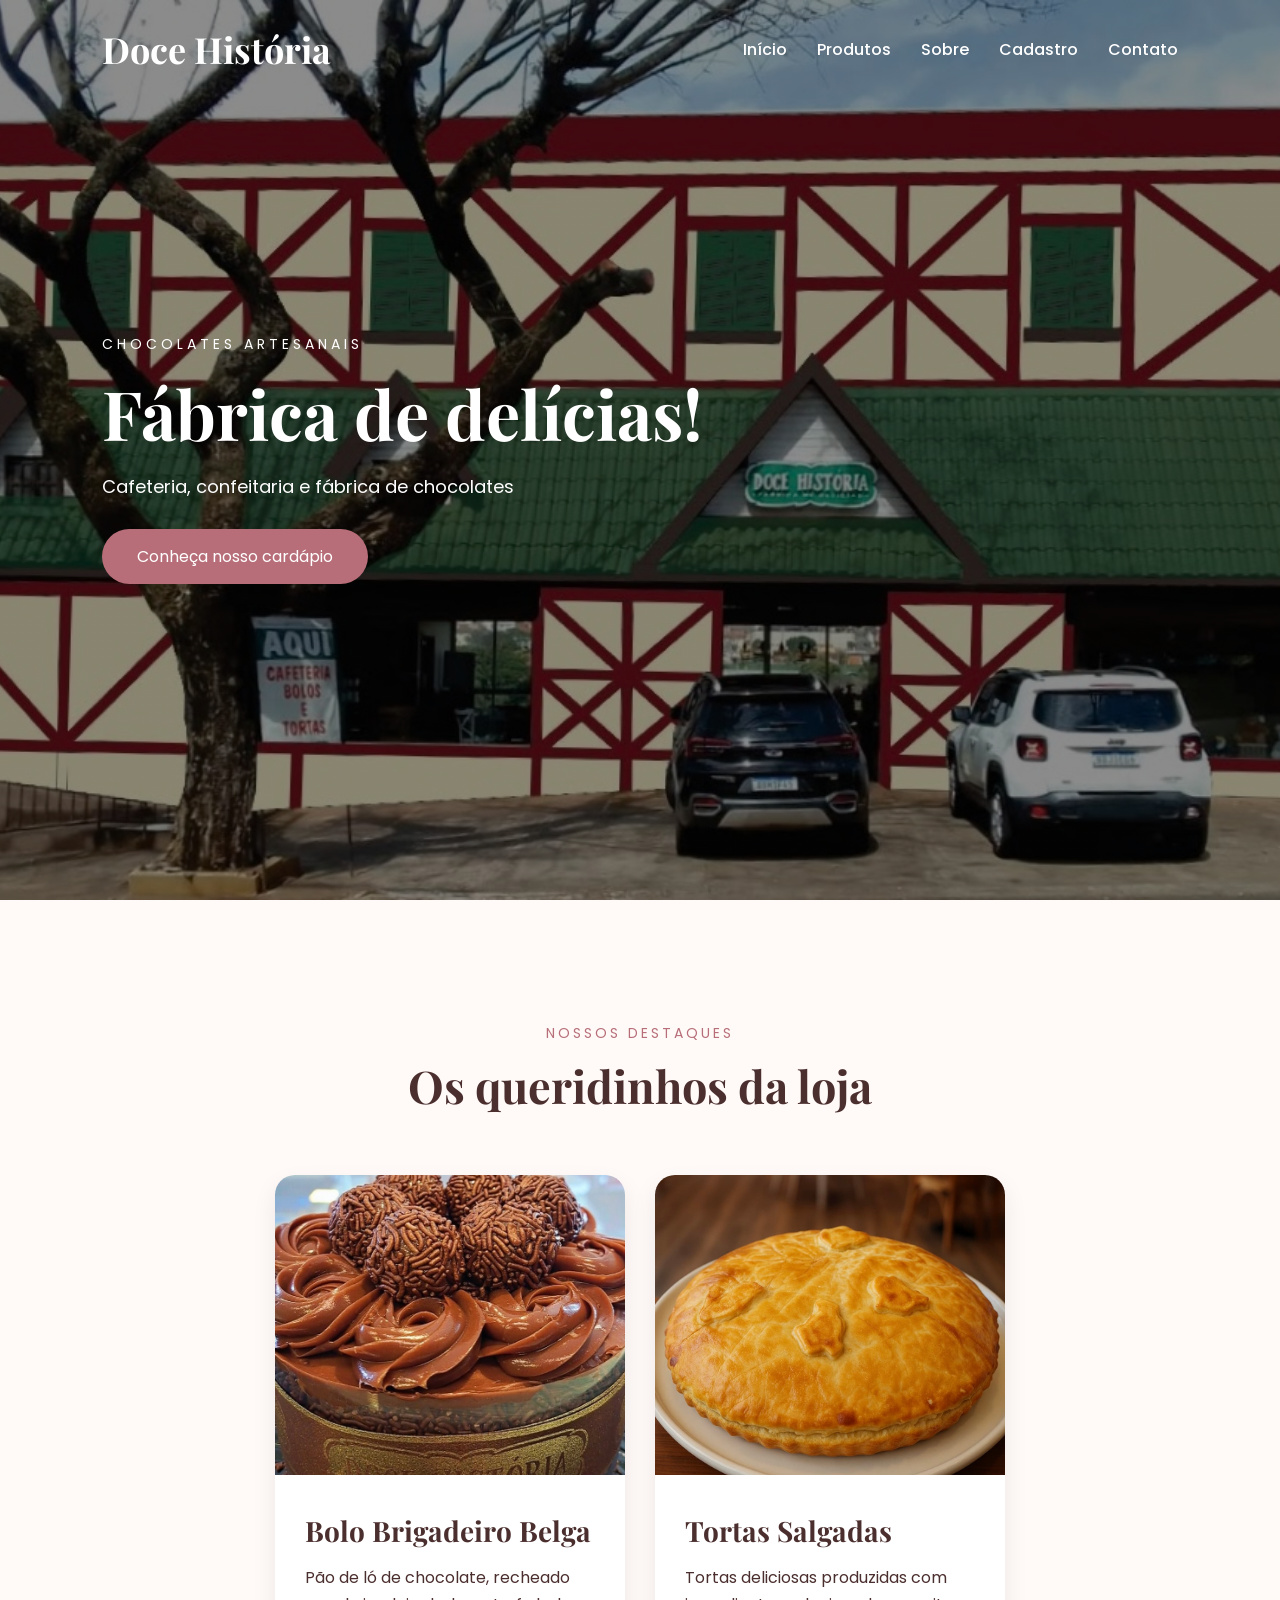
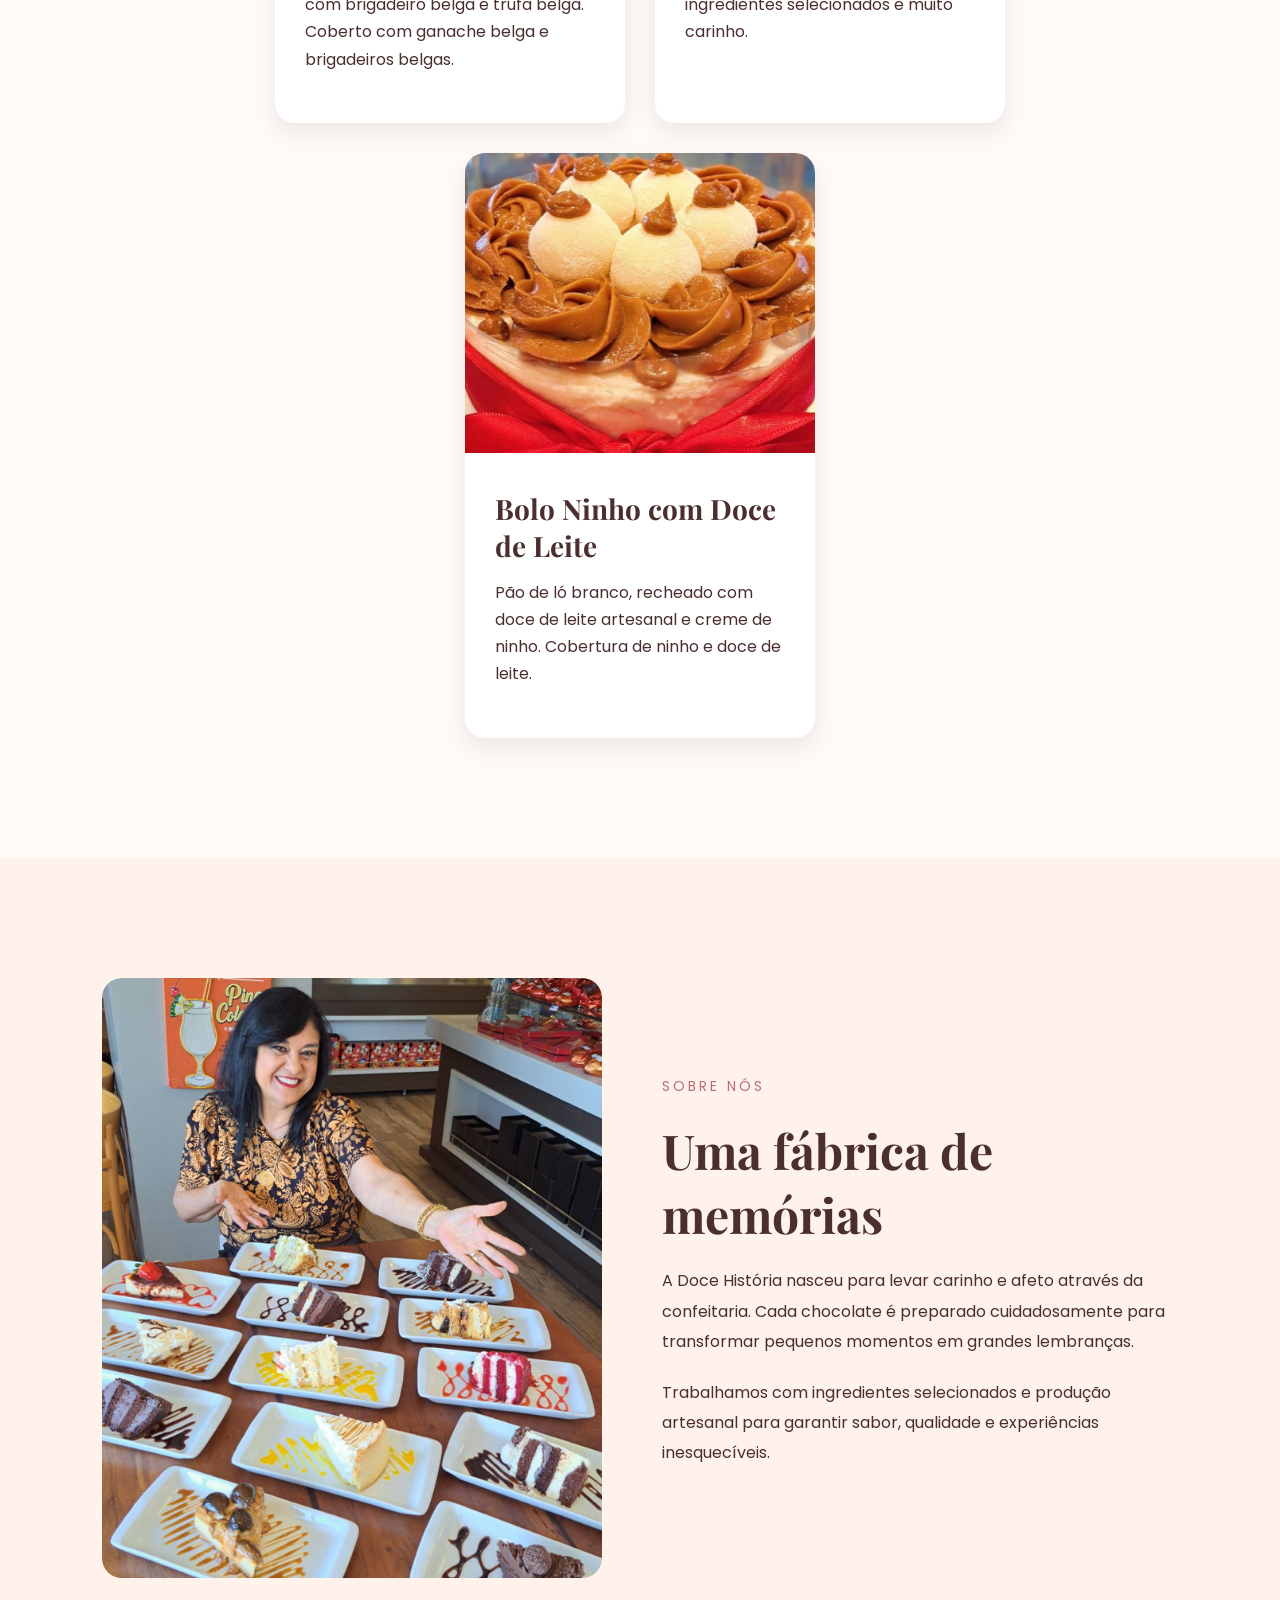
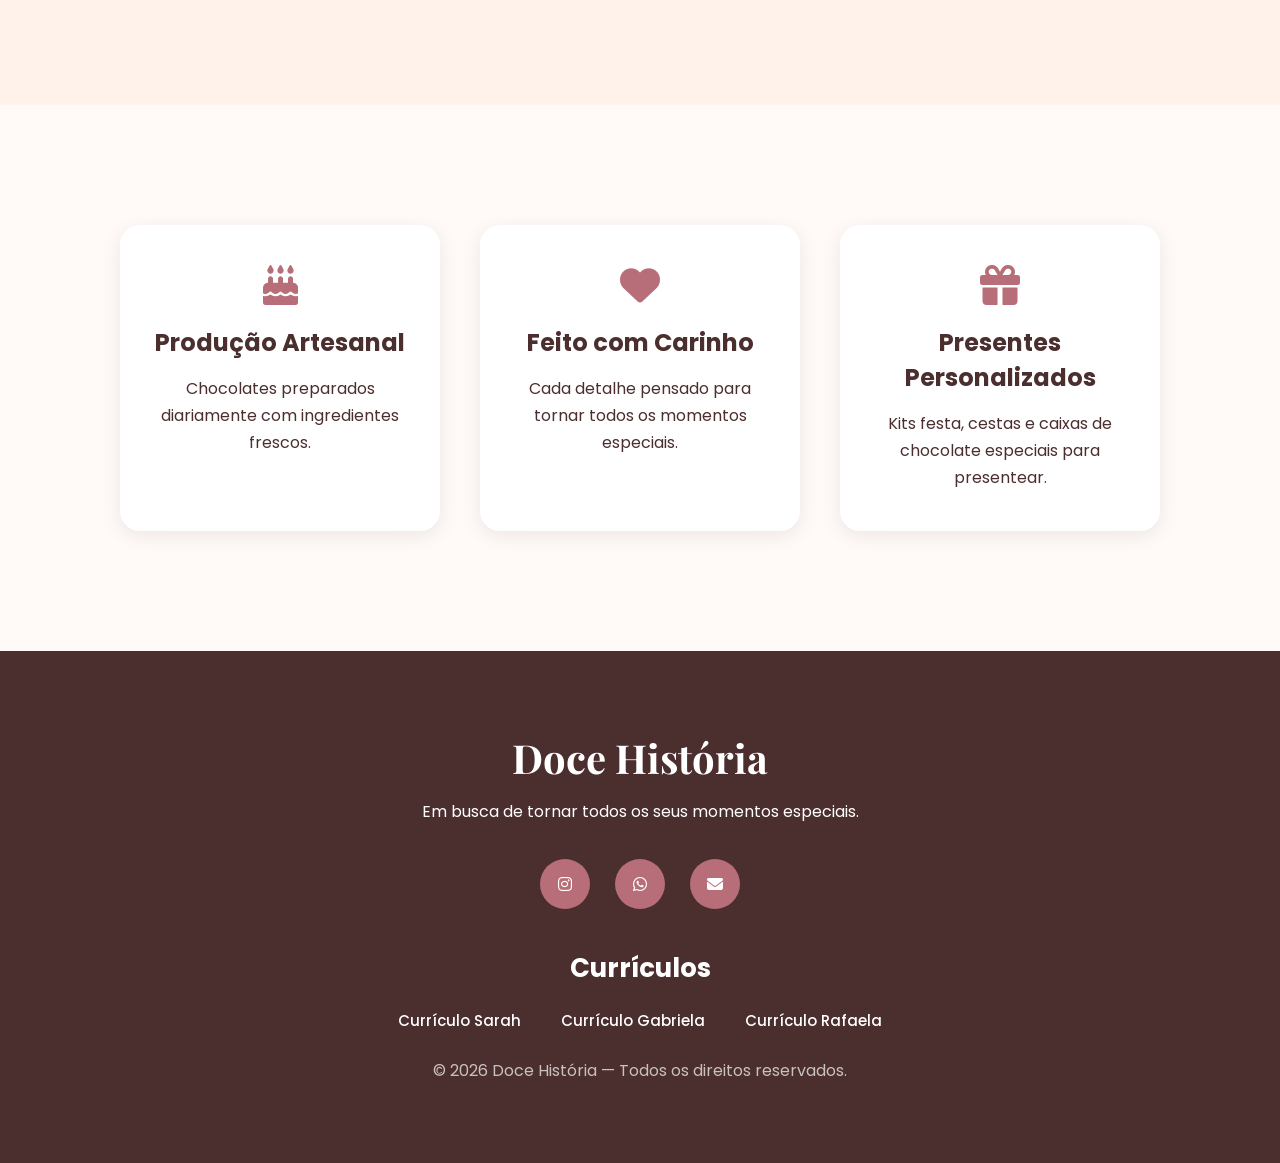
==== docs/index.html @ 26cd1ca9 "Add files via upload" ====
<!DOCTYPE html>
<html lang="pt-BR">

<head>
    <meta charset="UTF-8">
    <meta name="viewport" content="width=device-width, initial-scale=1.0">

    <title>Doce História</title>

    <link rel="preconnect" href="https://fonts.googleapis.com">

    <link href="https://fonts.googleapis.com/css2?family=Poppins:wght@300;400;500;600&family=Playfair+Display:wght@500;700&display=swap" rel="stylesheet">

    <!-- ICONS -->
    <link rel="stylesheet"
        href="https://cdnjs.cloudflare.com/ajax/libs/font-awesome/6.5.1/css/all.min.css">

    <!-- CSS -->
    <link rel="stylesheet" href="index.css">
</head>

<body>

    <!-- HEADER -->

    <header>

        <div class="logo">
            <h1>Doce História</h1>
        </div>

        <nav>

            <ul>

                <li><a href="#">Início</a></li>

                <li><a href="#produtos">Produtos</a></li>

                <li><a href="#sobre">Sobre</a></li>

                <li><a href="cadastro.html">Cadastro</a></li>

                <li><a href="#contato">Contato</a></li>

            </ul>

        </nav>

    </header>

    <!-- HERO -->

    <section class="hero">

        <div class="hero-text">

            <span>CHOCOLATES ARTESANAIS</span>

            <h2>
                Fábrica de delícias!
            </h2>

            <p>
                Cafeteria, confeitaria e fábrica de chocolates
            </p>

            <a href="#produtos" class="btn">
                Conheça nosso cardápio
            </a>

        </div>

    </section>

    <!-- PRODUTOS -->

    <section id="produtos" class="produtos">

        <div class="titulo-section">

            <span>NOSSOS DESTAQUES</span>

            <h2>Os queridinhos da loja</h2>

        </div>

        <div class="cards">

            <div class="card">

                <img src="imagens/Bolo.jpg" alt="Doces Gourmet">

                <div class="card-info">

                    <h3>Bolo Brigadeiro Belga</h3>

                    <p>
                        Pão de ló de chocolate, recheado com brigadeiro belga e trufa belga.
                        Coberto com ganache belga e brigadeiros belgas.
                    </p>

                </div>

            </div>

            <div class="card">

                <img src="imagens/Tortas.jpg" alt="Tortas">

                <div class="card-info">

                    <h3>Tortas Salgadas</h3>

                    <p>
                        Tortas deliciosas produzidas com ingredientes selecionados e muito carinho.
                    </p>

                </div>

            </div>

            <div class="card">

                <img src="imagens/CestasCafe.jpg" alt="Bolo Ninho com Doce de Leite">

                <div class="card-info">

                    <h3>Bolo Ninho com Doce de Leite</h3>

                    <p>
                        Pão de ló branco, recheado com doce de leite artesanal e creme de ninho.
                        Cobertura de ninho e doce de leite.
                    </p>

                </div>

            </div>

        </div>

    </section>

    <!-- SOBRE -->

    <section id="sobre" class="sobre">

        <div class="sobre-imagem">

            <img src="imagens/Alice.png" alt="Confeitaria">

        </div>

        <div class="sobre-texto">

            <span>SOBRE NÓS</span>

            <h2>Uma fábrica de memórias</h2>

            <p>
                A Doce História nasceu para levar carinho e afeto através da confeitaria.
                Cada chocolate é preparado cuidadosamente para transformar pequenos momentos em grandes lembranças.
            </p>

            <p>
                Trabalhamos com ingredientes selecionados e produção artesanal para garantir sabor, qualidade e experiências inesquecíveis.
            </p>

        </div>

    </section>

    <!-- DIFERENCIAIS -->

    <section class="diferenciais">

        <div class="item">

            <i class="fa-solid fa-cake-candles"></i>

            <h3>Produção Artesanal</h3>

            <p>Chocolates preparados diariamente com ingredientes frescos.</p>

        </div>

        <div class="item">

            <i class="fa-solid fa-heart"></i>

            <h3>Feito com Carinho</h3>

            <p>Cada detalhe pensado para tornar todos os momentos especiais.</p>

        </div>

        <div class="item">

            <i class="fa-solid fa-gift"></i>

            <h3>Presentes Personalizados</h3>

            <p>Kits festa, cestas e caixas de chocolate especiais para presentear.</p>

        </div>

    </section>

    <!-- FOOTER -->

    <footer id="contato">

        <h2>Doce História</h2>

        <p>Em busca de tornar todos os seus momentos especiais.</p>

        <div class="redes">

            <a href="https://www.instagram.com/docehistoriacp/" target="_blank">
                <i class="fa-brands fa-instagram"></i>
            </a>

            <a href="http://wa.me/message/LAPDJ3KH7F42D1" target="_blank">
                <i class="fa-brands fa-whatsapp"></i>
            </a>

            <a href="mailto:docehistoriavendas@gmail.com">
                <i class="fa-solid fa-envelope"></i>
            </a>

        </div>

        <!-- CURRÍCULOS ATUALIZADO -->
        <div class="curriculos">

            <h3>Currículos</h3>

            <ul>

                <li>
                    <a href="https://sarahselva13.github.io/curriculo02/" target="_blank">
                        Currículo Sarah
                    </a>
                </li>

                <li>
                    <a href="https://gabrielalandgraf.github.io/Curriculo-HTML-e-CSS-/" target="_blank">
                        Currículo Gabriela
                    </a>
                </li>

                <li>
                    <a href="https://raflxx.github.io/Novo-3/" target="_blank">
                        Currículo Rafaela
                    </a>
                </li>

            </ul>

        </div>

        <p class="copy">
            © 2026 Doce História — Todos os direitos reservados.
        </p>

    </footer>

</body>

</html>
---- docs/index.css ----
*{
    margin:0;
    padding:0;
    box-sizing:border-box;
}

body{
    font-family:'Poppins', sans-serif;
    background:#fffaf7;
    color:#4b2e2e;
}

header{
    width:100%;
    display:flex;
    justify-content:space-between;
    align-items:center;
    padding:25px 8%;
    position:absolute;
    z-index:10;
}

.logo h1{
    font-family:'Playfair Display', serif;
    color:white;
    font-size:36px;
}

nav ul{
    display:flex;
    gap:30px;
    list-style:none;
}

nav a{
    color:white;
    text-decoration:none;
    font-weight:500;
    transition:0.3s;
}

nav a:hover{
    color:#f5c7a9;
}

.hero{
    height:100vh;

    background:
    linear-gradient(rgba(0,0,0,0.45),
    rgba(0,0,0,0.45)),
    
     url('imagens/FachadaLoja.jpg');

    background-size:cover;
    background-position:center;

    display:flex;
    align-items:center;

    padding:0 8%;
}

.hero-text{
    max-width:650px;
    color:white;
}

.hero-text span{
    letter-spacing:4px;
    font-size:14px;
}

.hero-text h2{
    font-size:68px;
    line-height:1.1;
    margin:20px 0;
    font-family:'Playfair Display', serif;
}

.hero-text p{
    font-size:18px;
    line-height:1.8;
    margin-bottom:40px;
}

.btn{
    background:#b76e79;
    color:white;
    padding:16px 35px;
    border-radius:40px;
    text-decoration:none;
    transition:0.3s;
}

.btn:hover{
    background:#9d5964;
}

.titulo-section{
    text-align:center;
    margin-bottom:60px;
}

.titulo-section span{
    color:#b76e79;
    letter-spacing:3px;
    font-size:14px;
}

.titulo-section h2{
    font-size:45px;
    margin-top:10px;
    font-family:'Playfair Display', serif;
}

.produtos{
    padding:120px 8%;
}

.cards{
    display:flex;
    gap:30px;
    flex-wrap:wrap;
    justify-content:center;
}

.card{
    width:350px;
    background:white;
    border-radius:20px;
    overflow:hidden;
    box-shadow:0 10px 25px rgba(0,0,0,0.08);
    transition:0.4s;
}

.card:hover{
    transform:translateY(-10px);
}

.card img{
    width:100%;
    height:300px;
    object-fit:cover;
}

.card-info{
    padding:30px;
}

.card-info h3{
    font-size:28px;
    margin-bottom:15px;
    font-family:'Playfair Display', serif;
}

.card-info p{
    line-height:1.7;
    margin-bottom:20px;
}

.card-info a{
    color:#b76e79;
    text-decoration:none;
    font-weight:600;
}

.sobre{
    display:flex;
    align-items:center;
    gap:60px;
    padding:120px 8%;
    background:#fff2eb;
    flex-wrap:wrap;
}

.sobre-imagem img{
    width:500px;
    border-radius:20px;
}

.sobre-texto{
    flex:1;
}

.sobre-texto span{
    color:#b76e79;
    letter-spacing:3px;
    font-size:14px;
}

.sobre-texto h2{
    font-size:48px;
    margin:20px 0;
    font-family:'Playfair Display', serif;
}

.sobre-texto p{
    line-height:1.9;
    margin-bottom:20px;
}

.diferenciais{
    padding:120px 8%;
    display:flex;
    justify-content:center;
    gap:40px;
    flex-wrap:wrap;
}

.item{
    width:320px;
    background:white;
    text-align:center;
    padding:40px 30px;
    border-radius:20px;
    box-shadow:0 5px 20px rgba(0,0,0,0.08);
}

.item i{
    font-size:40px;
    color:#b76e79;
    margin-bottom:20px;
}

.item h3{
    margin-bottom:15px;
    font-size:24px;
}

.item p{
    line-height:1.7;
}

footer{
    background:#4b2e2e;
    color:white;
    text-align:center;
    padding:80px 20px;
}

footer h2{
    font-size:40px;
    font-family:'Playfair Display', serif;
}

footer p{
    margin-top:15px;
}

/* ===== CURRÍCULOS ===== */
.curriculos{
    margin-top:40px;
}

.curriculos h3{
    margin-bottom:20px;
    font-size:26px;
    color:#fff;
}

.curriculos ul{
    list-style:none;
    display:flex;
    justify-content:center;
    gap:40px;
    padding:0;
}

.curriculos li{
    margin-bottom:10px;
}

.curriculos a{
    color:#fff;
    text-decoration:none;
    font-size:15px;
    font-weight:500;
    transition:0.3s;
}

.curriculos a:hover{
    color:#f5c7a9;
}

.redes{
    margin:35px 0;
    display:flex;
    justify-content:center;
    gap:25px;
}

.redes a{
    width:50px;
    height:50px;
    background:#b76e79;
    border-radius:50%;
    display:flex;
    justify-content:center;
    align-items:center;
    color:white;
    text-decoration:none;
    transition:0.3s;
}

.redes a:hover{
    transform:scale(1.1);
}

.copy{
    opacity:0.7;
}

@media(max-width:900px){

    header{
        flex-direction:column;
        gap:20px;
    }

    nav ul{
        flex-wrap:wrap;
        justify-content:center;
    }

    .hero-text h2{
        font-size:50px;
    }

    .sobre{
        flex-direction:column;
    }

    .sobre-imagem img{
        width:100%;
    }
}
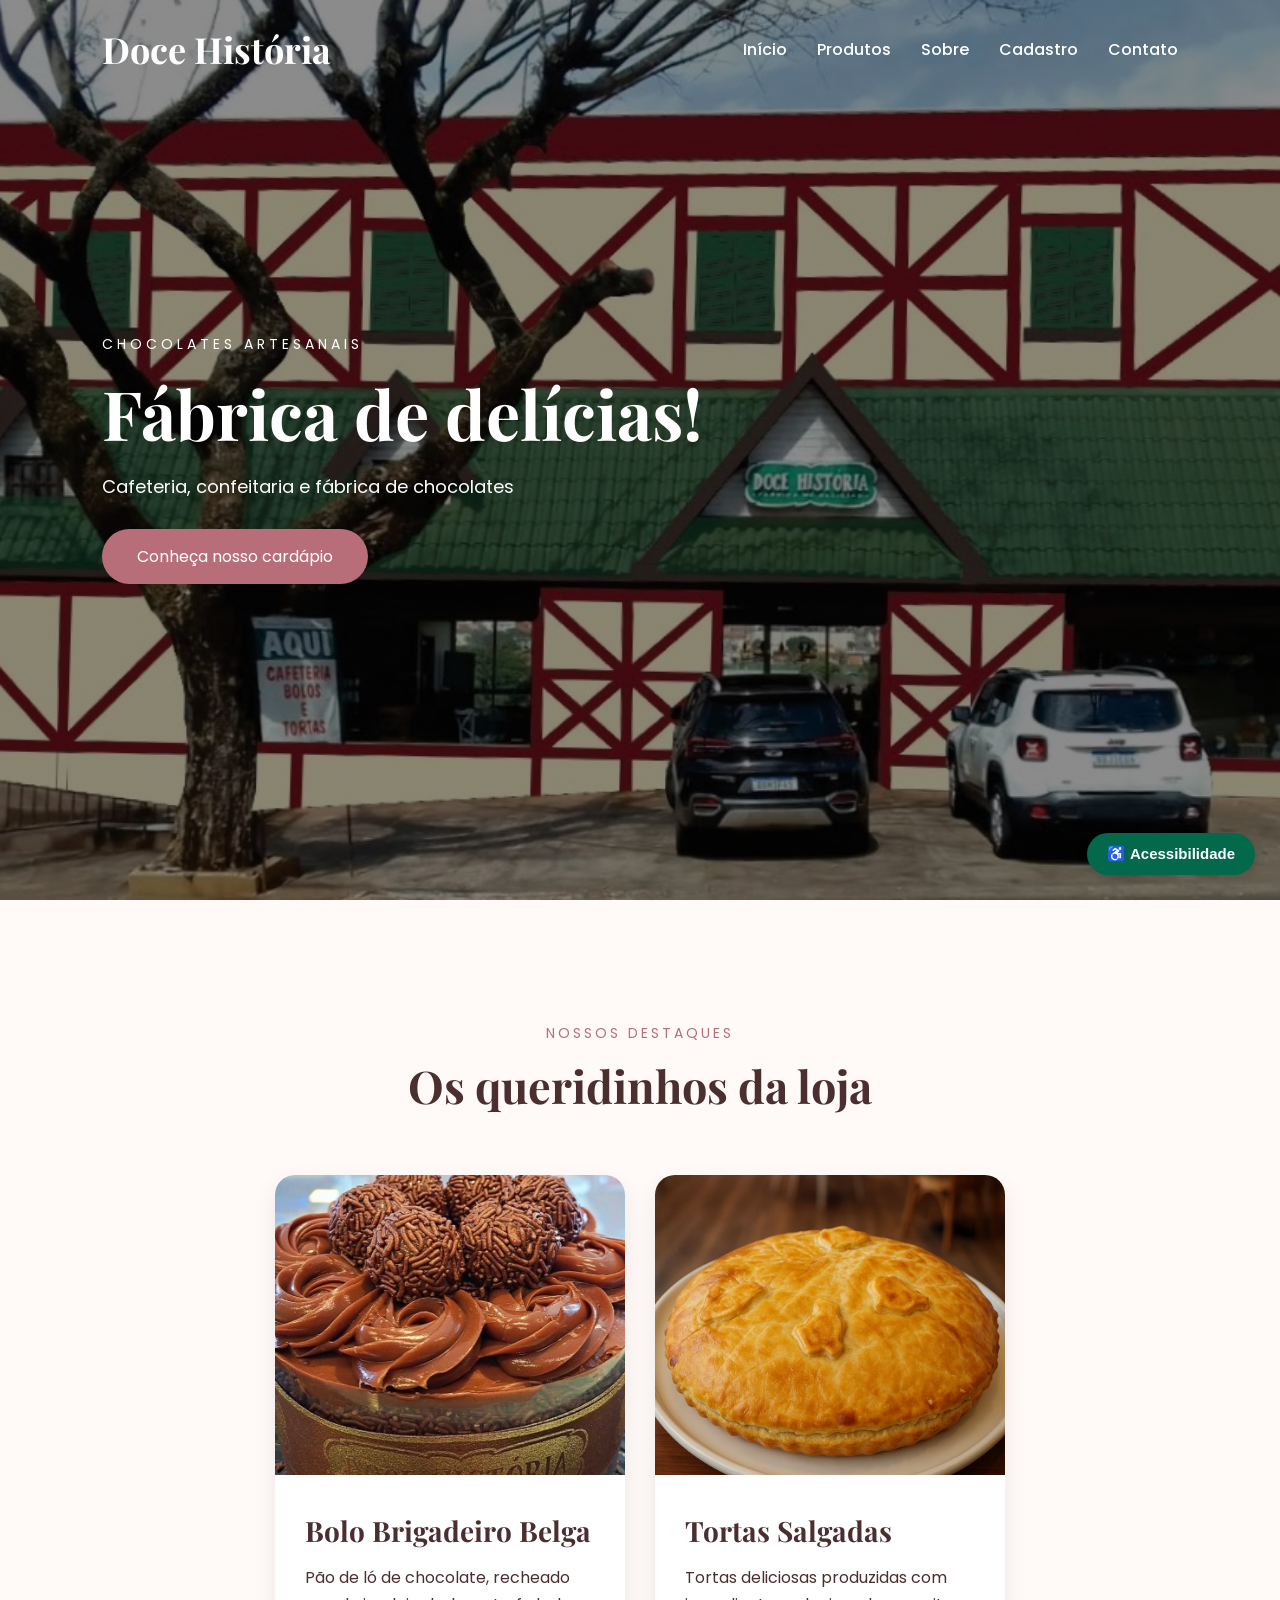
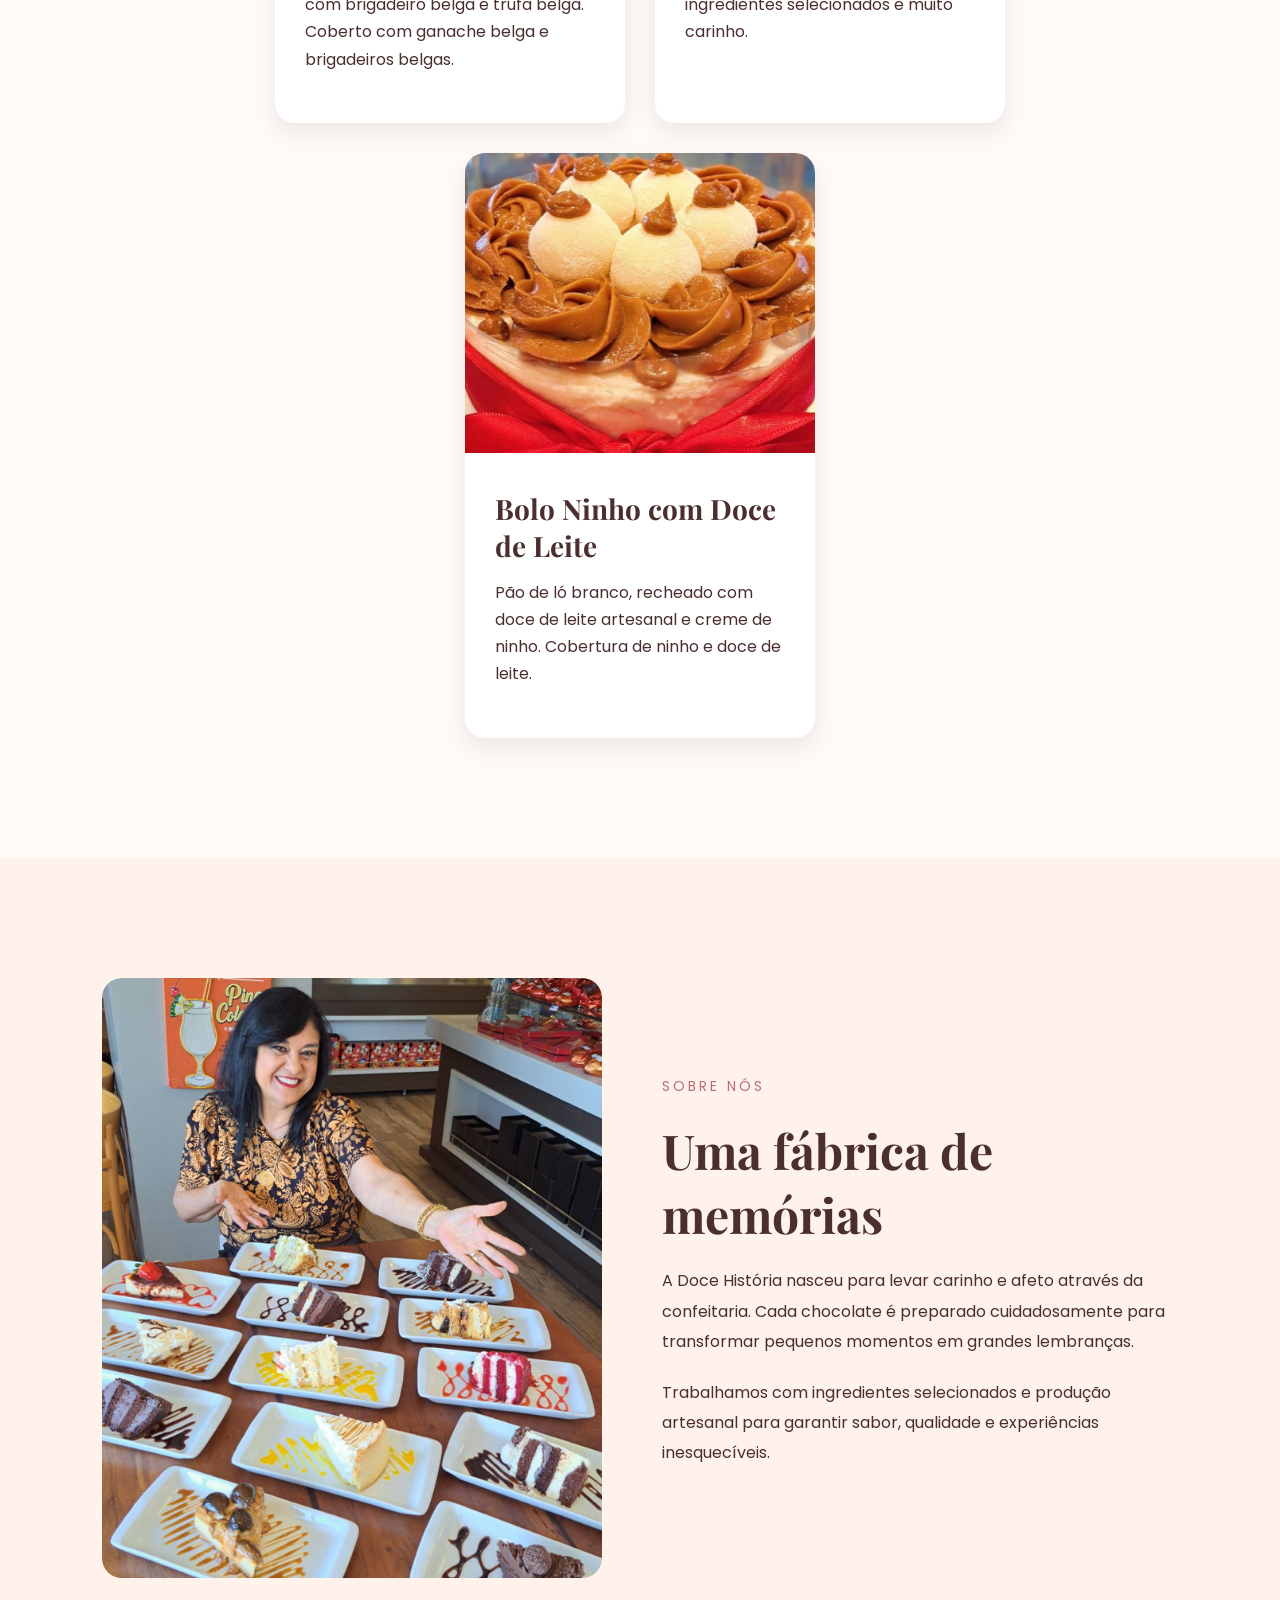
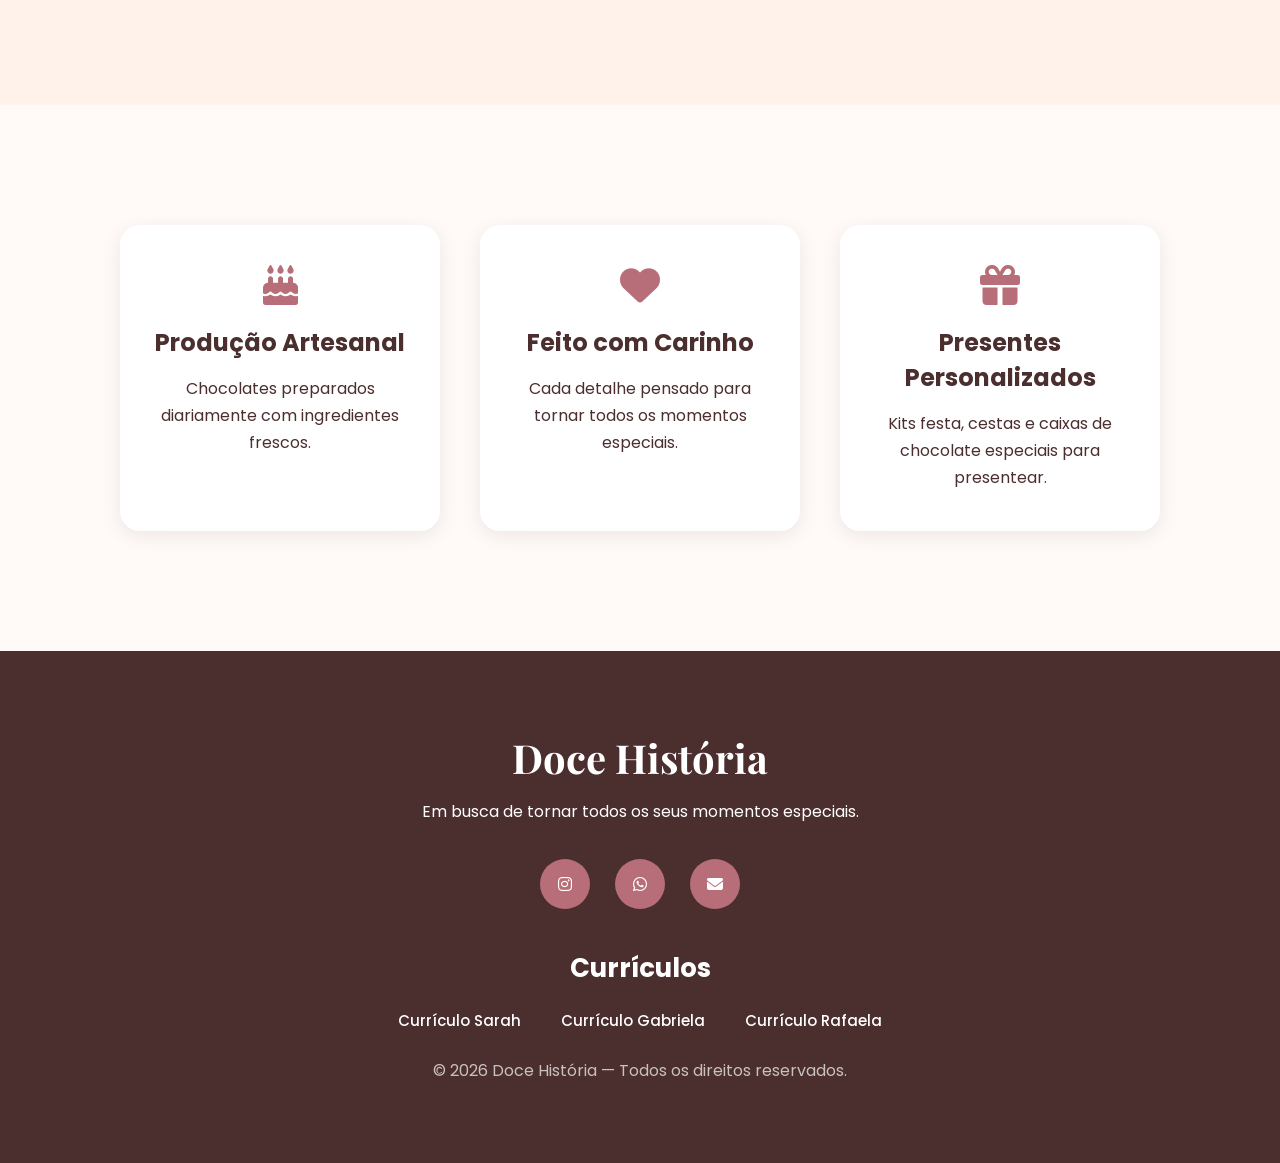
==== commit 0d0969cf: "Add files via upload" ====
--- a/docs/index.html
+++ b/docs/index.html
@@ -17,9 +17,42 @@
 
     <!-- CSS -->
     <link rel="stylesheet" href="index.css">
+
+    <link rel="stylesheet" href="acessibilidade.css">
+
 </head>
 
 <body>
+
+    <div class="menu-acessibilidade">
+
+    <button
+        class="btn-acessibilidade"
+        onclick="toggleMenu()">
+
+        ♿ Acessibilidade
+
+    </button>
+
+    <div
+        id="opcoes-acessibilidade"
+        class="opcoes">
+
+        <button onclick="aumentarFonte()">
+            Aumentar Texto
+        </button>
+
+        <button onclick="diminuirFonte()">
+            Diminuir Texto
+        </button>
+
+        <button onclick="alternarContraste()">
+            Alto Contraste
+        </button>
+
+    </div>
+
+</div>
 
     <!-- HEADER -->
 
@@ -265,6 +298,8 @@
 
     </footer>
 
+    <script src="acessibilidade.js"></script>
+
 </body>
 
 </html>
--- a/docs/acessibilidade.css
+++ b/docs/acessibilidade.css
@@ -0,0 +1,92 @@
+/* ===== ACESSIBILIDADE ===== */
+
+.menu-acessibilidade{
+    position: fixed;
+    bottom: 25px;
+    right: 25px;
+    z-index: 99999;
+}
+
+.btn-acessibilidade{
+    background: #04684B;
+    color: white;
+
+    border: none;
+    border-radius: 50px;
+
+    padding: 12px 20px;
+
+    font-size: 15px;
+    font-weight: 600;
+
+    cursor: pointer;
+
+    box-shadow: 0 4px 12px rgba(0,0,0,.15);
+
+    transition: .3s;
+}
+
+.btn-acessibilidade:hover{
+    background: #03543c;
+    transform: translateY(-2px);
+}
+
+.opcoes{
+    display: none;
+
+    margin-top: 10px;
+
+    background: white;
+
+    border-radius: 15px;
+
+    min-width: 220px;
+
+    overflow: hidden;
+
+    box-shadow: 0 10px 30px rgba(0,0,0,.15);
+}
+
+.opcoes button{
+    width: 100%;
+
+    border: none;
+
+    background: white;
+
+    padding: 15px;
+
+    text-align: left;
+
+    cursor: pointer;
+
+    font-size: 14px;
+
+    transition: .2s;
+}
+
+.opcoes button:hover{
+    background: #f5f5f5;
+}
+
+/* ===== ALTO CONTRASTE ===== */
+
+.alto-contraste{
+    filter: contrast(180%);
+}
+
+.alto-contraste body{
+    background: black !important;
+}
+
+.alto-contraste .container,
+.alto-contraste .card,
+.alto-contraste .item,
+.alto-contraste footer{
+    background: #111 !important;
+    color: white !important;
+}
+
+.alto-contraste a{
+    color: #ffeb3b !important;
+}
